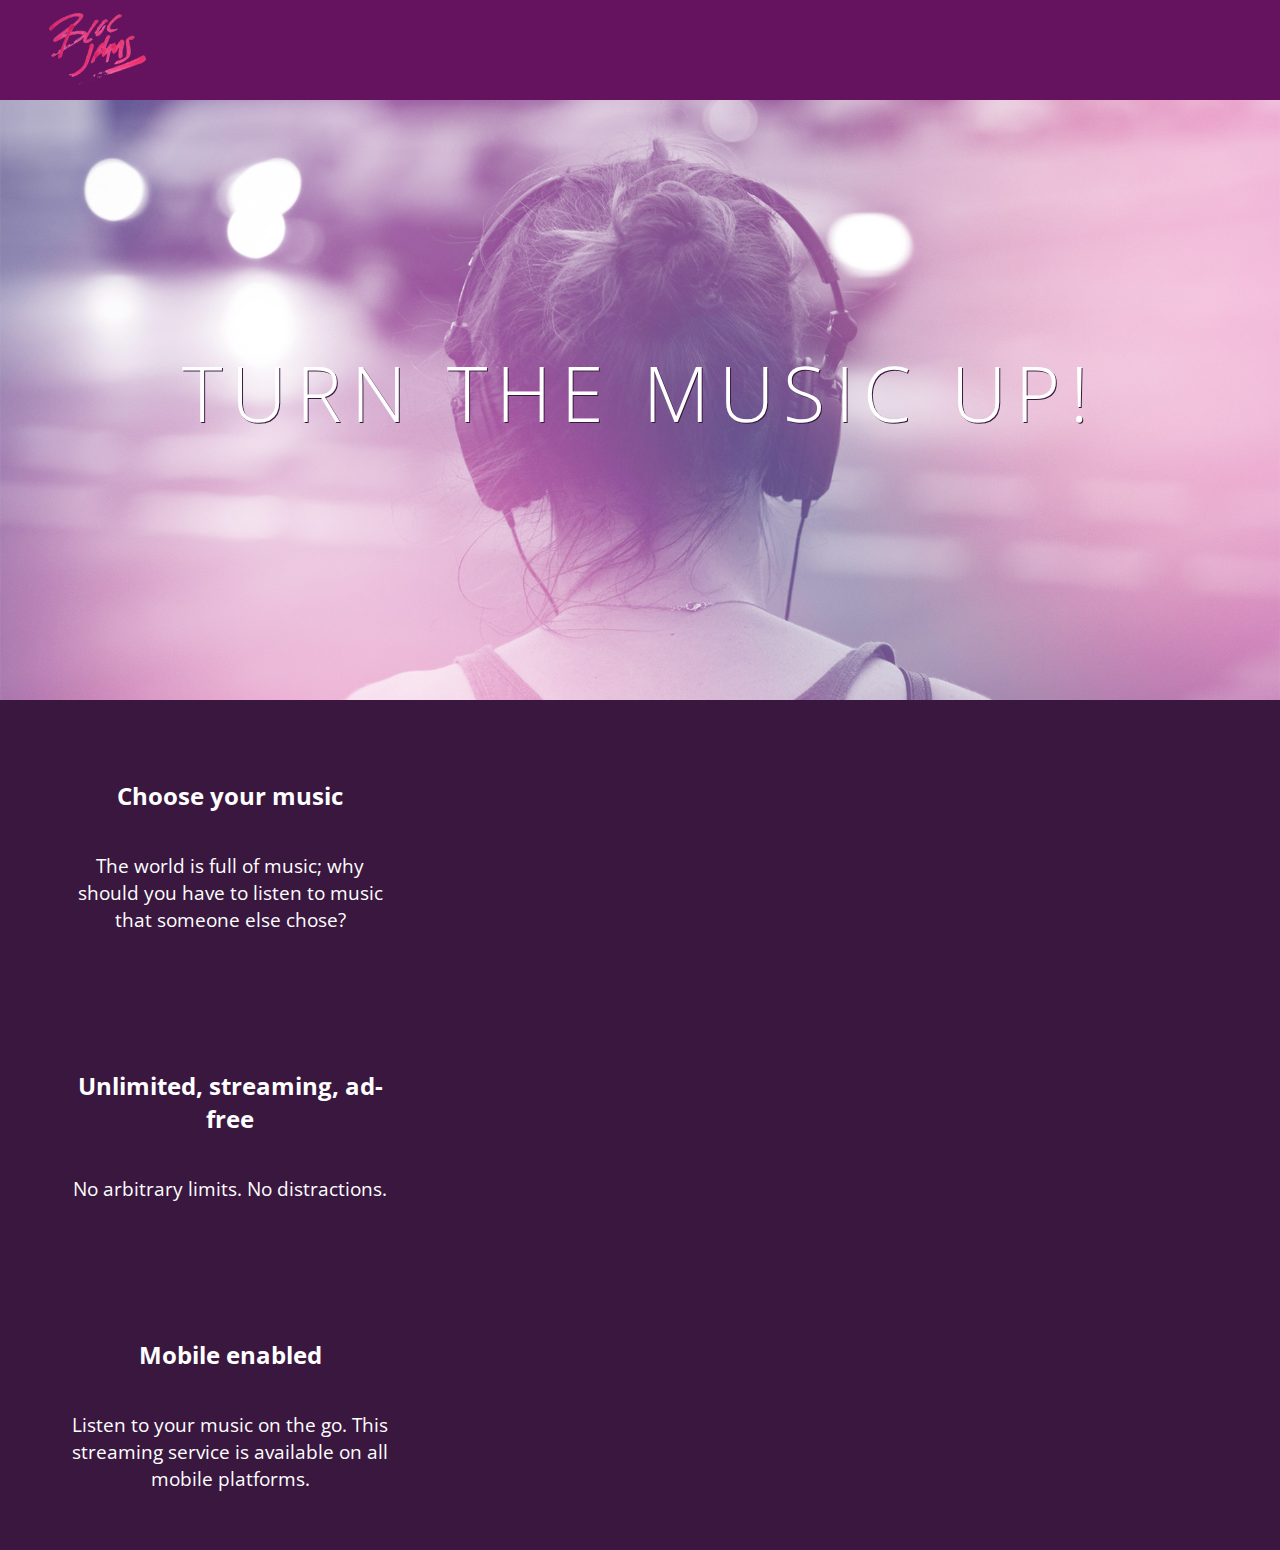
==== index.html @ 6dcaa724 "Checkpoint 4 HTML CSS Responsiveness" ====
<!DOCTYPE html>
<html>
    <head>
        <title>Bloc Jams</title>
        <meta name="viewport" content="width=device-width, initial-scale=1">
        <link rel="stylesheet" type="text/css" href="http://fonts.googleapis.com/css?family=Open+Sans:400,800,600,700,300">
        <link rel="stylesheet" type="text/css" href="http://code.ionicframework.com/ionicons/2.0.1/css/ionicons.min.css">
        <link rel="stylesheet" type="text/css" href="styles/normalize.css">
        <link rel="stylesheet" type="text/css" href="styles/main.css">
        <link rel="stylesheet" type="text/css" href="styles/landing.css">
    </head>
    <body class="landing">
        <nav class="navbar"> <!-- navigation bar -->
            <img src="assets/images/bloc_jams_logo.png" alt="bloc jams logo" class="logo">
        </nav>
        <section class="hero-content"> <!-- hero content -->
            <h1 class="hero-title">Turn the music up!</h1>
        </section>
        <section class="selling-points container"> <!-- selling points -->
            <div class="point column third">
                <span class="ion-music-note"></span>
                <h5 class="point-title">Choose your music</h5>
                <p class="point-description">The world is full of music; why should you have to listen to music that someone else chose? </p>
            </div>
            <div class="point column third">
                <span class="ion-radio-waves"></span>
                <h5 class="point-title">Unlimited, streaming, ad-free</h5>
                <p class="point-description">No arbitrary limits. No distractions.</p>
            </div>
            <div class="point column third">
                <span class="ion-iphone"></span>
                <h5 class="point-title">Mobile enabled</h5>
                <p class="point-description">Listen to your music on the go. This streaming service is available on all mobile platforms.</p>
            </div>
        </section>
    </body>
</html>
---- styles/main.css ----
*, *::before, *::after {
    -moz-box-sizing: border-box;
    -webkit-box-sizing: border-box;
    box-sizing: border-box;
}

html {
    height: 100%;
    font-size: 100%;
}

body {
    font-family: 'Open Sans';
    color: white;
    min-height: 100%;
}

.navbar {
    padding: 0.5rem;
    background-color: rgb(101,18,95);
}

.navbar > .logo {
    position: relative;
    left: 2rem;
}

.container {
    margin: 0 auto;
    max-width: 64rem;
}

/* Medium screens (640px) */
@media (min-width: 640px) {
    html { font-size: 112%; }
    
    .column {
        float: left:
        padding-left: 1rem;
        padding-right: 1rem;
    }
    
    .column.full { width: 100%; }
    .column.two-thirds { width: 66.7%; }
    .column.half { width: 50%; }
    .column.third { width: 33.3%; }
    .column.fourth { width: 25%; }
    .column.flow-opposite { float: right; }
}

/* Large screens (1024px) */
@media (min-width: 1024px) {
    html { font-size: 120%; }
}
---- styles/landing.css ----
body.landing {
    background-color: rgb(58,23,63);
}

.hero-content {
    position: relative;
    min-height: 600px;
    background-image: url(../assets/images/bloc_jams_bg.jpg);
    background-repeat: no-repeat;
    background-position: center center;
    background-size: cover;
}

.hero-content .hero-title {
    position: absolute;
    top: 40%;
    -webkit-transform: translateY(-50%);
    -moz-transform: translateY(-50%);
    -ms-transform: translateY(-50%);
    transform: translateY(-50%);
    width: 100%;
    text-align: center;
    font-size: 4rem;
    font-weight: 300;
    text-transform: uppercase;
    letter-spacing: 0.5rem;
    text-shadow: 1px 1px 0px rgb(58,23,63);
}

.selling-points {
    position: relative;
}

.point {
    position: relative;
    padding: 2rem;
    text-align: center;
}

.point .point-title {
    font-size: 1.25rem;
}

.ion-music-note,
.ion-radio-waves,
.ion-iphone {
    color: rgb(233,50,117);
    font-size: 5rem;
}
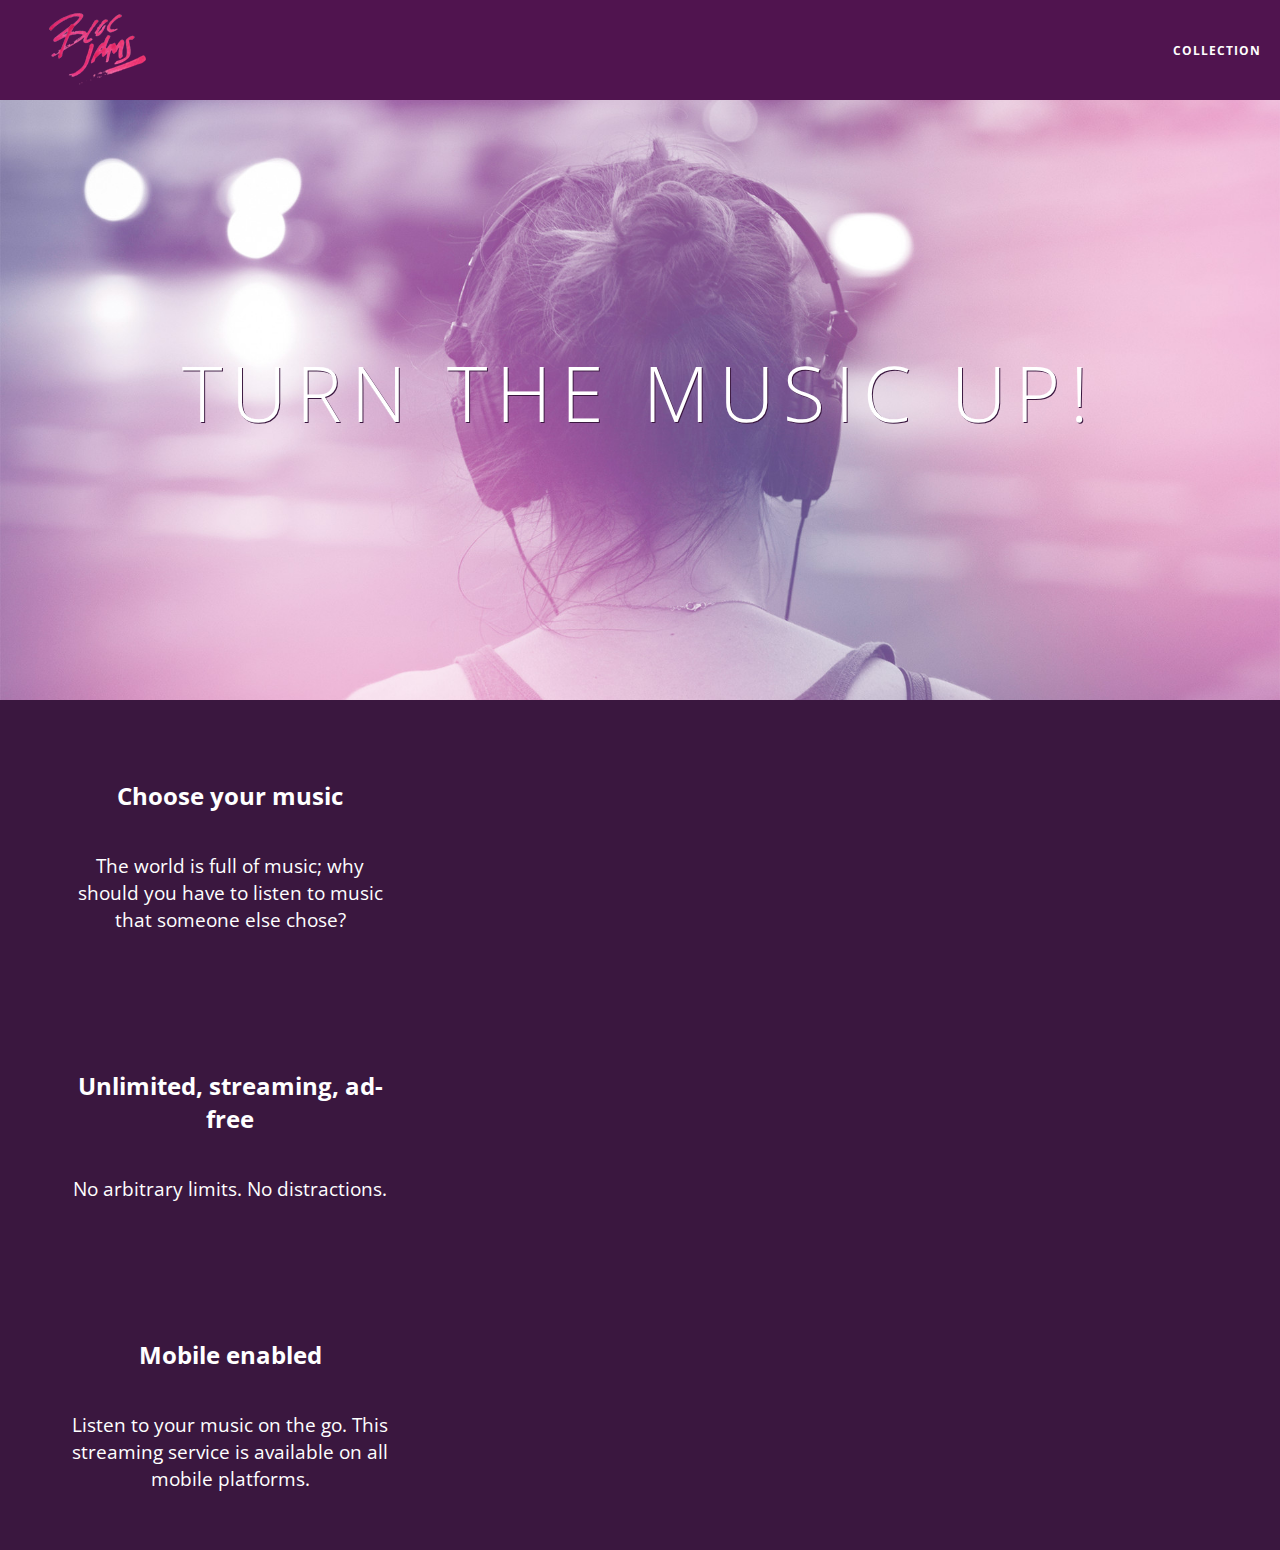
==== commit e6ba6c7f: "Checkpoint 5 HTML CSS Collection View" ====
--- a/index.html
+++ b/index.html
@@ -11,12 +11,17 @@
     </head>
     <body class="landing">
         <nav class="navbar"> <!-- navigation bar -->
-            <img src="assets/images/bloc_jams_logo.png" alt="bloc jams logo" class="logo">
+            <a href="index.html" class="logo">
+                <img src="assets/images/bloc_jams_logo.png" alt="bloc jams logo">
+            </a>
+            <div class="links-container">
+                <a href="collections.html" class="navbar-link">collection</a>
+            </div>
         </nav>
         <section class="hero-content"> <!-- hero content -->
             <h1 class="hero-title">Turn the music up!</h1>
         </section>
-        <section class="selling-points container"> <!-- selling points -->
+        <section class="selling-points container clearfix"> <!-- selling points -->
             <div class="point column third">
                 <span class="ion-music-note"></span>
                 <h5 class="point-title">Choose your music</h5>
--- a/styles/main.css
+++ b/styles/main.css
@@ -16,13 +16,46 @@
 }
 
 .navbar {
+    position: relative;
     padding: 0.5rem;
-    background-color: rgb(101,18,95);
+    background-color: rgba(101,18,95,0.5);
+    z-index: 1;
 }
 
-.navbar > .logo {
+.navbar .logo {
     position: relative;
     left: 2rem;
+    cursor: pointer;
+}
+
+.navbar .links-container {
+    display: table;
+    position: absolute;
+    top: 0;
+    right: 0;
+    height: 100px;
+    color: white;
+    text-decoration: none;
+}
+
+.links-container .navbar-link {
+    display: table-cell;
+    position: relative;
+    height: 100%;
+    padding-left: 1rem;
+    padding-right: 1rem;
+    vertical-align: middle;
+    color: white;
+    font-size: 0.625rem;
+    letter-spacing: 0.05rem;
+    font-weight: 700;
+    text-transform: uppercase;
+    text-decoration: none;
+    cursor: pointer;
+}
+
+.links-container .navbar-link:hover {
+    color: rgb(233,50,117);
 }
 
 .container {
@@ -51,4 +84,14 @@
 /* Large screens (1024px) */
 @media (min-width: 1024px) {
     html { font-size: 120%; }
+}
+
+.clearfix::before,
+.clearfix::after {
+    content: " ";
+    display: table;
+}
+
+.clearfix::after {
+    clear: both;
 }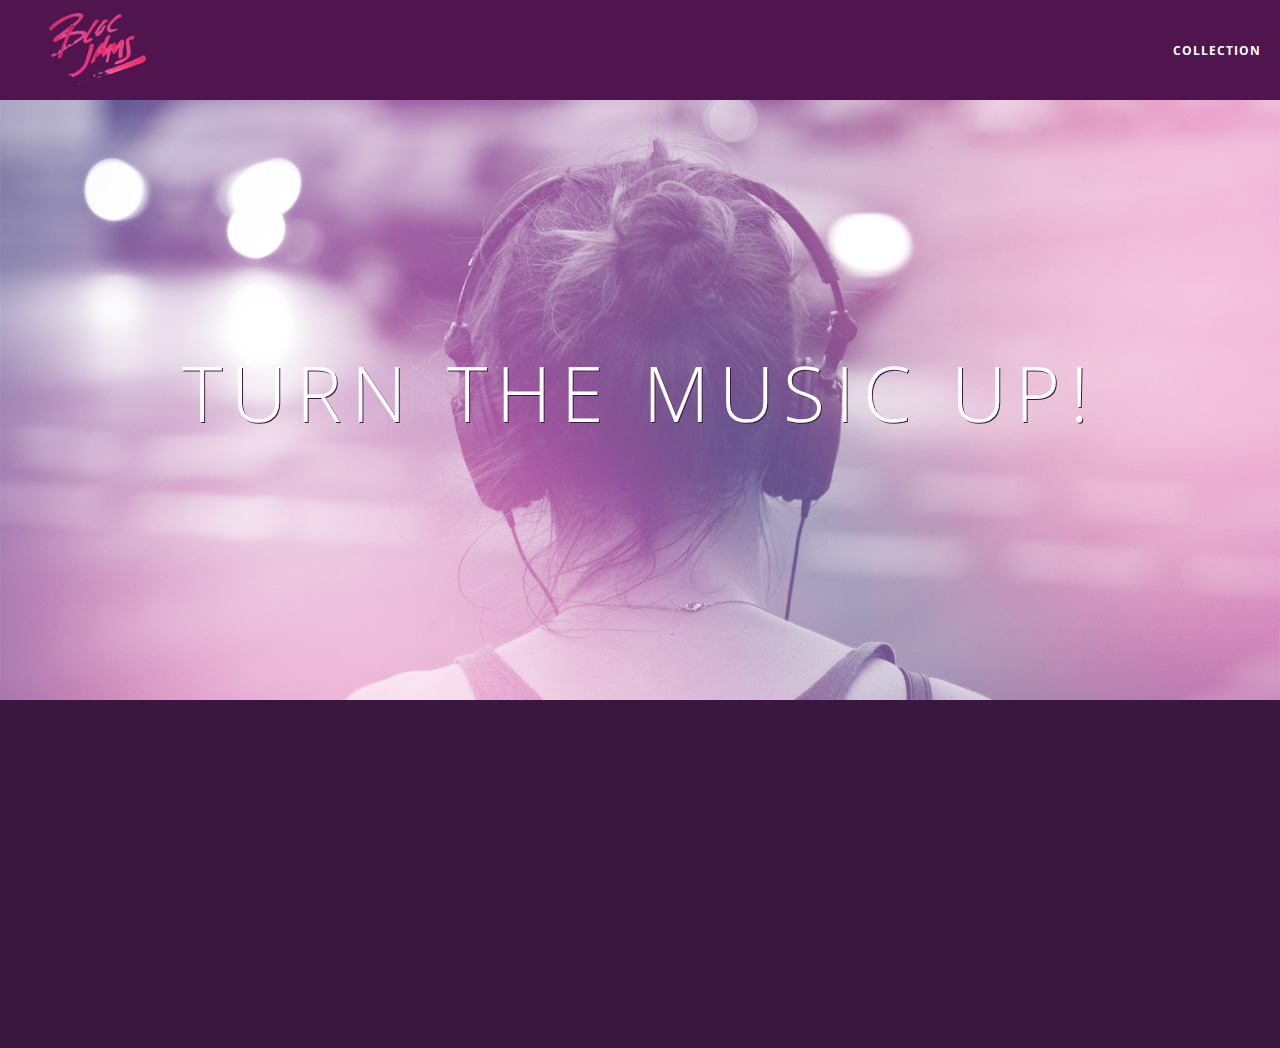
==== commit c806114a: "Checkpoint 8 second commit" ====
--- a/index.html
+++ b/index.html
@@ -15,7 +15,7 @@
                 <img src="assets/images/bloc_jams_logo.png" alt="bloc jams logo">
             </a>
             <div class="links-container">
-                <a href="collections.html" class="navbar-link">collection</a>
+                <a href="collection.html" class="navbar-link">collection</a>
             </div>
         </nav>
         <section class="hero-content"> <!-- hero content -->
@@ -38,5 +38,6 @@
                 <p class="point-description">Listen to your music on the go. This streaming service is available on all mobile platforms.</p>
             </div>
         </section>
+        <script src="scripts/landing.js"></script>
     </body>
 </html>--- a/styles/main.css
+++ b/styles/main.css
@@ -63,12 +63,16 @@
     max-width: 64rem;
 }
 
+.container.narrow {
+    max-width: 56rem;
+}
+
 /* Medium screens (640px) */
 @media (min-width: 640px) {
     html { font-size: 112%; }
     
     .column {
-        float: left:
+        float: left;
         padding-left: 1rem;
         padding-right: 1rem;
     }
--- a/styles/landing.css
+++ b/styles/landing.css
@@ -35,6 +35,16 @@
     position: relative;
     padding: 2rem;
     text-align: center;
+    opacity: 0;
+    -webkit-transform: scaleX(0.9) translateY(3rem);
+    -moz-transform: scaleX(0.9) translateY(3rem);
+    transform: scaleX(0.9) translateY(3rem);
+    -webkit-transition: all 0.25s ease-in-out;
+    -moz-transition: all 0.25s ease-in-out;
+    transition: all 0.25s ease-in-out;
+    -webkit-transition-delay: 0.2s;
+    -moz-transition-delay: 0.2s;
+    transition-delay: 0.2s;
 }
 
 .point .point-title {
